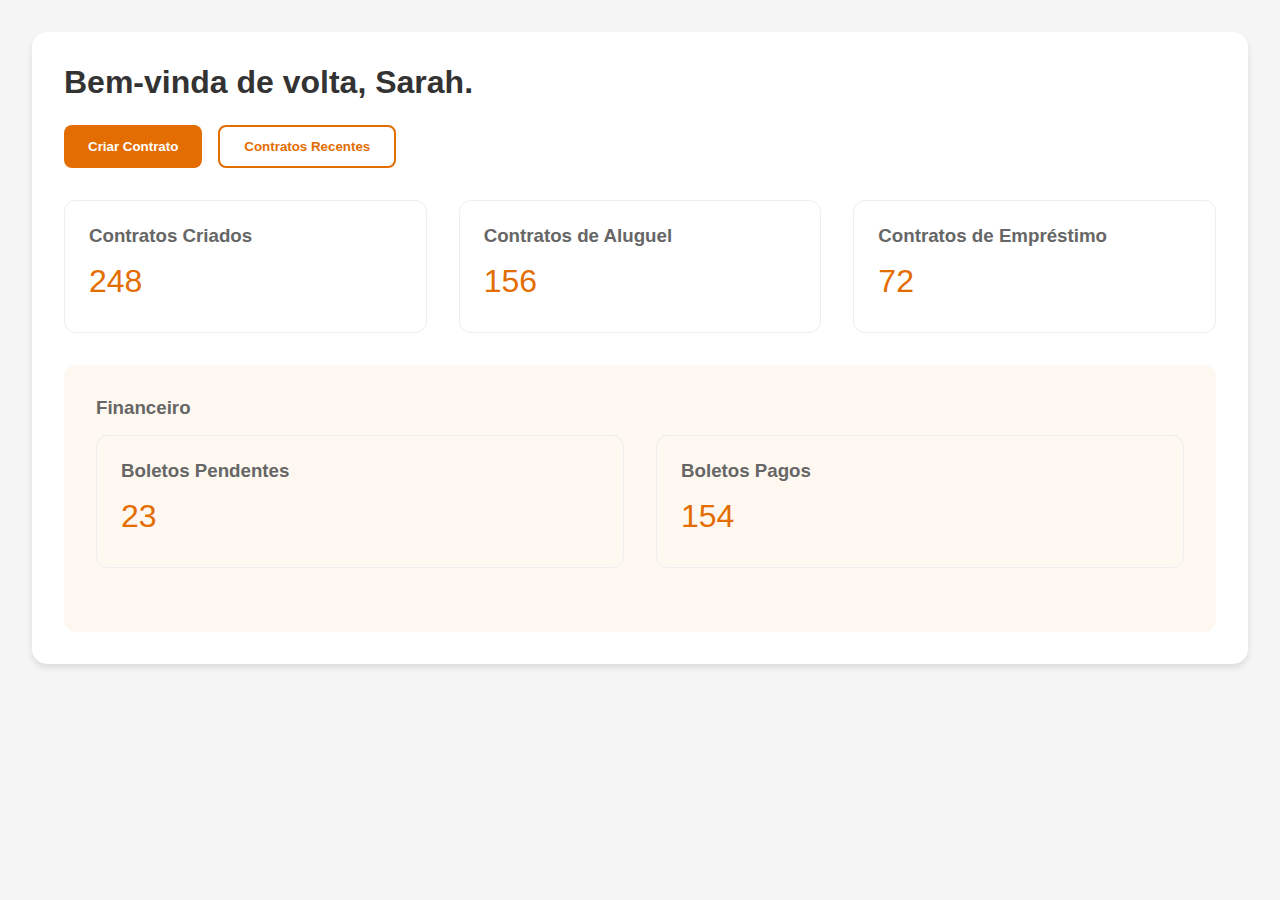
==== contracts.html @ f4dd27ab "Create contracts.html" ====
<!DOCTYPE html>
<html lang="pt-BR">
<head>
    <meta charset="UTF-8">
    <meta name="viewport" content="width=device-width, initial-scale=1.0">
    <title>Dashboard de Contratos</title>
    <style>
        * {
            margin: 0;
            padding: 0;
            box-sizing: border-box;
            font-family: Arial, sans-serif;
        }

        body {
            background: #f5f5f5;
            padding: 2rem;
        }

        .dashboard {
            background: white;
            padding: 2rem;
            border-radius: 15px;
            box-shadow: 0 4px 6px rgba(0, 0, 0, 0.1);
        }

        .welcome-section h1 {
            color: #333;
            margin-bottom: 1.5rem;
        }

        .button-group {
            display: flex;
            gap: 1rem;
            margin-bottom: 2rem;
        }

        .btn-primary {
            background: #E36D00;
            color: white;
            padding: 12px 24px;
            border: none;
            border-radius: 8px;
            cursor: pointer;
            font-weight: bold;
        }

        .btn-secondary {
            background: white;
            color: #E36D00;
            padding: 12px 24px;
            border: 2px solid #E36D00;
            border-radius: 8px;
            cursor: pointer;
            font-weight: bold;
        }

        .stats-grid {
            display: flex;
            gap: 2rem;
            margin-bottom: 2rem;
        }

        .stat-card {
            flex: 1;
            padding: 1.5rem;
            border-radius: 12px;
            border: 1px solid #eee;
        }

        .stat-number {
            font-size: 2rem;
            color: #E36D00;
            margin: 0.5rem 0;
        }

        .financial-card {
            background: #fff8f0;
            padding: 2rem;
            border-radius: 12px;
            margin-top: 2rem;
        }

        .section-title {
            color: #666;
            margin-bottom: 1rem;
        }

    </style>
</head>
<body>
    <div class="dashboard">
        <div class="welcome-section">
            <h1>Bem-vinda de volta, Sarah.</h1>
            <div class="button-group">
                <button class="btn-primary">Criar Contrato</button>
                <button class="btn-secondary">Contratos Recentes</button>
            </div>
        </div>

        <div class="stats-grid">
            <div class="stat-card">
                <h3 class="section-title">Contratos Criados</h3>
                <div class="stat-number">248</div>
            </div>
            <div class="stat-card">
                <h3 class="section-title">Contratos de Aluguel</h3>
                <div class="stat-number">156</div>
            </div>
            <div class="stat-card">
                <h3 class="section-title">Contratos de Empréstimo</h3>
                <div class="stat-number">72</div>
            </div>
        </div>

        <div class="financial-card">
            <h3 class="section-title">Financeiro</h3>
            <div class="stats-grid">
                <div class="stat-card">
                    <h3 class="section-title">Boletos Pendentes</h3>
                    <div class="stat-number">23</div>
                </div>
                <div class="stat-card">
                    <h3 class="section-title">Boletos Pagos</h3>
                    <div class="stat-number">154</div>
                </div>
            </div>
        </div>
    </div>
</body>
</html>
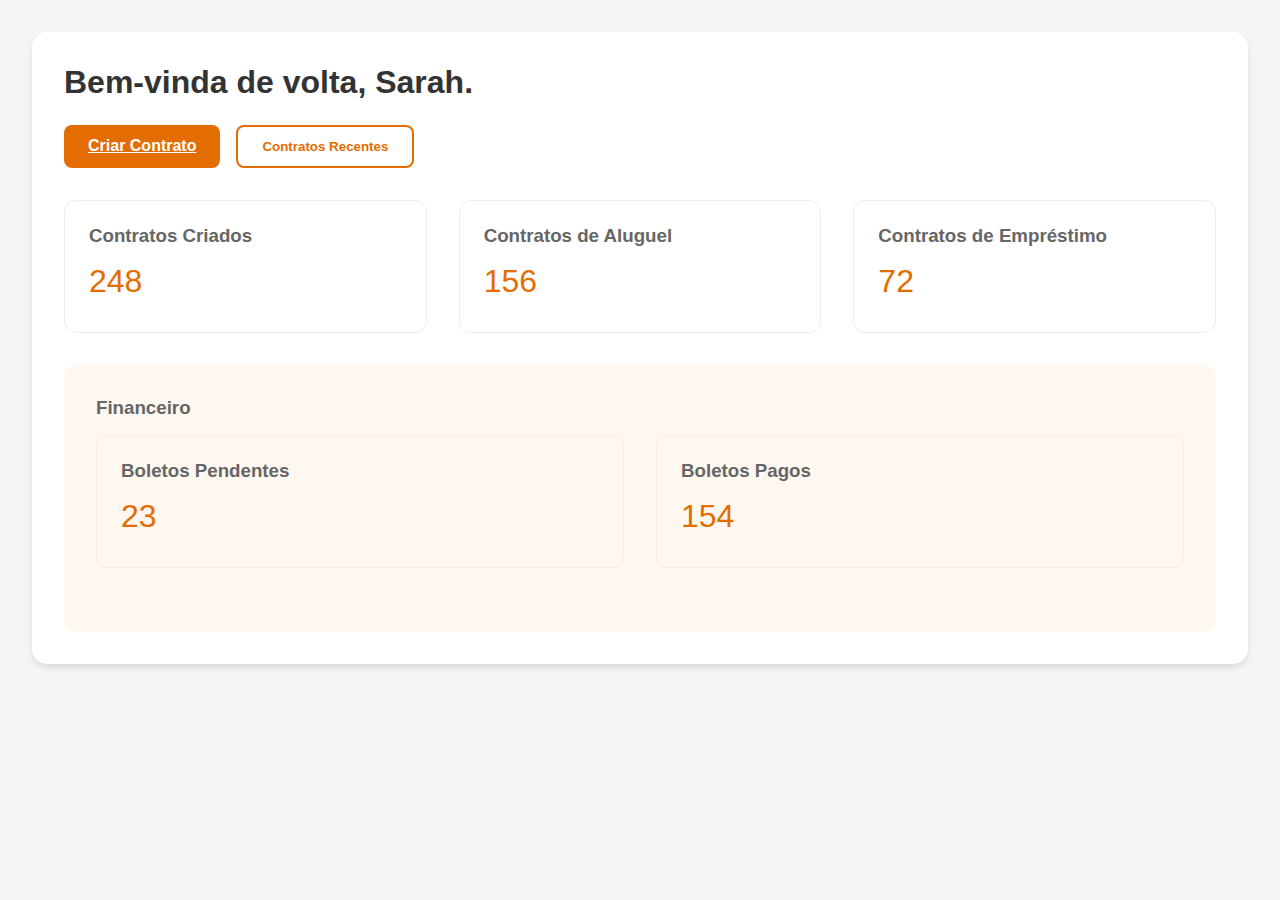
==== commit 4f7bee2f: "Update contracts.html" ====
--- a/contracts.html
+++ b/contracts.html
@@ -93,7 +93,7 @@
         <div class="welcome-section">
             <h1>Bem-vinda de volta, Sarah.</h1>
             <div class="button-group">
-                <button class="btn-primary">Criar Contrato</button>
+                <a href="contract.html" class="btn-primary">Criar Contrato</a>
                 <button class="btn-secondary">Contratos Recentes</button>
             </div>
         </div>
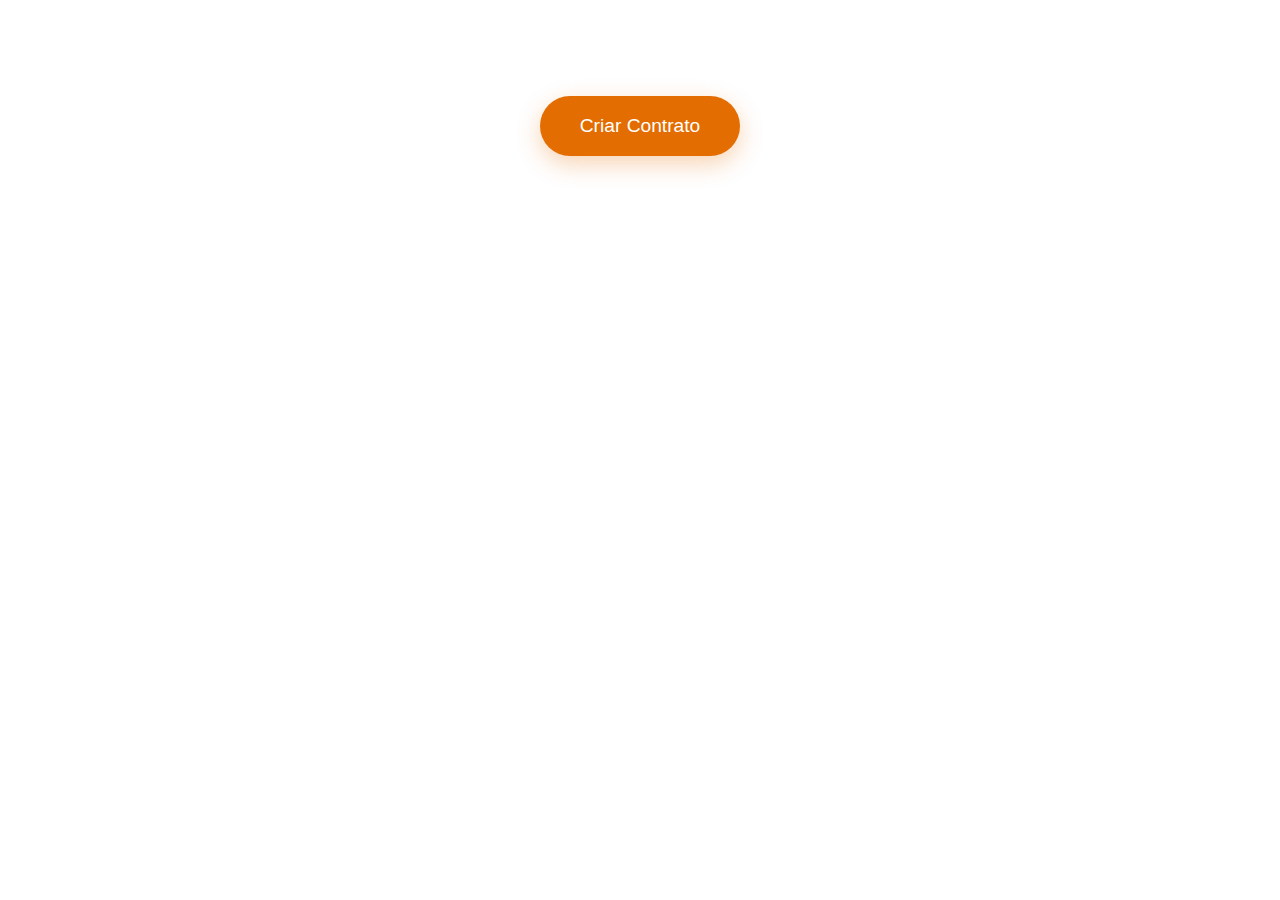
==== commit c5591e7e: "Update contracts.html" ====
--- a/contracts.html
+++ b/contracts.html
@@ -1,131 +1,329 @@
 <!DOCTYPE html>
 <html lang="pt-BR">
 <head>
-    <meta charset="UTF-8">
-    <meta name="viewport" content="width=device-width, initial-scale=1.0">
-    <title>Dashboard de Contratos</title>
-    <style>
-        * {
-            margin: 0;
-            padding: 0;
-            box-sizing: border-box;
-            font-family: Arial, sans-serif;
-        }
-
-        body {
-            background: #f5f5f5;
-            padding: 2rem;
-        }
-
-        .dashboard {
-            background: white;
-            padding: 2rem;
-            border-radius: 15px;
-            box-shadow: 0 4px 6px rgba(0, 0, 0, 0.1);
-        }
-
-        .welcome-section h1 {
-            color: #333;
-            margin-bottom: 1.5rem;
-        }
-
-        .button-group {
-            display: flex;
-            gap: 1rem;
-            margin-bottom: 2rem;
-        }
-
-        .btn-primary {
-            background: #E36D00;
-            color: white;
-            padding: 12px 24px;
-            border: none;
-            border-radius: 8px;
-            cursor: pointer;
-            font-weight: bold;
-        }
-
-        .btn-secondary {
-            background: white;
-            color: #E36D00;
-            padding: 12px 24px;
-            border: 2px solid #E36D00;
-            border-radius: 8px;
-            cursor: pointer;
-            font-weight: bold;
-        }
-
-        .stats-grid {
-            display: flex;
-            gap: 2rem;
-            margin-bottom: 2rem;
-        }
-
-        .stat-card {
-            flex: 1;
-            padding: 1.5rem;
-            border-radius: 12px;
-            border: 1px solid #eee;
-        }
-
-        .stat-number {
-            font-size: 2rem;
-            color: #E36D00;
-            margin: 0.5rem 0;
-        }
-
-        .financial-card {
-            background: #fff8f0;
-            padding: 2rem;
-            border-radius: 12px;
-            margin-top: 2rem;
-        }
-
-        .section-title {
-            color: #666;
-            margin-bottom: 1rem;
-        }
-
-    </style>
+  <meta charset="UTF-8">
+  <meta name="viewport" content="width=device-width, initial-scale=1.0">
+  <title>Contratos Inteligentes | Fintech</title>
+  <link href="https://fonts.googleapis.com/css2?family=Poppins:wght@400;500;600&display=swap" rel="stylesheet">
+  <style>
+    * {
+      box-sizing: border-box;
+      margin: 0;
+      padding: 0;
+    }
+    body {
+      font-family: 'Poppins', sans-serif;
+      min-height: 100vh;
+      background: #ffffff;
+      color: #333;
+      display: flex;
+      flex-direction: column;
+      align-items: center;
+      padding: 2rem;
+    }
+    .main-button {
+      background: #E36D00;
+      border: none;
+      color: #fff;
+      padding: 1.2rem 2.5rem;
+      border-radius: 50px;
+      font-size: 1.2rem;
+      cursor: pointer;
+      transition: all 0.3s ease;
+      margin-top: 4rem;
+      box-shadow: 0 8px 24px rgba(227, 109, 0, 0.3);
+    }
+    .main-button:hover {
+      background: #FF7F00;
+      transform: translateY(-2px);
+      box-shadow: 0 12px 32px rgba(227, 109, 0, 0.4);
+    }
+    .modal {
+      display: none;
+      position: fixed;
+      top: 0;
+      left: 0;
+      width: 100%;
+      height: 100%;
+      background: rgba(0, 0, 0, 0.6);
+      backdrop-filter: blur(5px);
+      justify-content: center;
+      align-items: center;
+    }
+    .modal-content {
+      background: #ffffff;
+      padding: 2rem;
+      border-radius: 25px;
+      width: 90%;
+      max-width: 400px;
+      box-shadow: 0 8px 32px rgba(0, 0, 0, 0.1);
+      animation: fadeIn 0.5s ease;
+    }
+    @keyframes fadeIn {
+      from { opacity: 0; }
+      to { opacity: 1; }
+    }
+    .contract-option {
+      background: #f8f8f8;
+      border: 2px solid #eee;
+      width: 100%;
+      padding: 1.5rem;
+      margin: 0.5rem 0;
+      border-radius: 15px;
+      color: #333;
+      font-size: 1rem;
+      cursor: pointer;
+      transition: all 0.3s ease;
+    }
+    .contract-option:hover {
+      background: #fff;
+      border-color: #E36D00;
+    }
+    .disabled {
+      background: #f8f8f8;
+      color: #999;
+      cursor: not-allowed;
+    }
+    .form-step {
+      display: none;
+      background: #fff;
+      padding: 2rem;
+      border-radius: 25px;
+      width: 90%;
+      max-width: 600px;
+      margin: 1rem 0;
+      box-shadow: 0 4px 24px rgba(0, 0, 0, 0.1);
+    }
+    .form-step.active {
+      display: block;
+    }
+    label {
+      display: block;
+      margin-bottom: 0.5rem;
+      font-weight: 500;
+      color: #666;
+    }
+    input {
+      width: 100%;
+      padding: 1rem;
+      margin: 1rem 0;
+      background: #f8f8f8;
+      border: 2px solid #eee;
+      border-radius: 12px;
+      color: #333;
+      font-size: 1rem;
+      transition: all 0.3s ease;
+    }
+    input:focus {
+      border-color: #E36D00;
+      outline: none;
+    }
+    input:read-only {
+      background: #f0f0f0;
+    }
+    button[onclick*="nextStep"], button[onclick*="createDocument"] {
+      background: #E36D00;
+      color: #fff;
+      border: none;
+      padding: 1rem 2rem;
+      border-radius: 12px;
+      float: right;
+      cursor: pointer;
+      transition: all 0.3s ease;
+    }
+    button[onclick*="nextStep"]:hover, button[onclick*="createDocument"]:hover {
+      background: #FF7F00;
+    }
+    .document-container {
+      background: #fff;
+      padding: 2rem;
+      border-radius: 25px;
+      width: 90%;
+      max-width: 800px;
+      margin: 2rem 0;
+      display: none;
+      box-shadow: 0 4px 24px rgba(0, 0, 0, 0.1);
+    }
+    .typing-animation {
+      color: #333;
+      line-height: 1.6;
+      font-size: 1rem;
+      border-right: 2px solid #E36D00;
+      white-space: pre-wrap;
+      overflow: hidden;
+      animation: typing 3s steps(40) 1s forwards,
+                 blink-caret 0.75s step-end infinite;
+    }
+    @keyframes typing {
+      from { width: 0; }
+      to { width: 100%; }
+    }
+    @keyframes blink-caret {
+      from, to { border-color: transparent; }
+      50% { border-color: #E36D00; }
+    }
+    .send-button {
+      background: #E36D00;
+      color: #fff;
+      border: none;
+      padding: 1.2rem 2.5rem;
+      border-radius: 50px;
+      font-size: 1.1rem;
+      cursor: pointer;
+      transition: all 0.3s ease;
+      margin: 2rem 0;
+      box-shadow: 0 4px 16px rgba(227, 109, 0, 0.3);
+    }
+    .send-button:hover {
+      background: #FF7F00;
+      transform: translateY(-2px);
+    }
+    .boletos-container {
+      background: #fff;
+      padding: 2rem;
+      border-radius: 25px;
+      width: 90%;
+      max-width: 800px;
+      margin: 2rem 0;
+      box-shadow: 0 4px 24px rgba(0, 0, 0, 0.1);
+      display: none;
+    }
+    .boletos-container h2 {
+      margin-bottom: 1rem;
+      text-align: center;
+      color: #333;
+    }
+    .boleto {
+      background: #f8f8f8;
+      padding: 1.5rem;
+      border-radius: 15px;
+      margin: 1rem 0;
+      transition: all 0.3s ease;
+      border-left: 4px solid #E36D00;
+    }
+    .boleto:hover {
+      transform: translateX(8px);
+    }
+  </style>
 </head>
 <body>
-    <div class="dashboard">
-        <div class="welcome-section">
-            <h1>Bem-vinda de volta, Sarah.</h1>
-            <div class="button-group">
-                <a href="contract.html" class="btn-primary">Criar Contrato</a>
-                <button class="btn-secondary">Contratos Recentes</button>
-            </div>
-        </div>
-
-        <div class="stats-grid">
-            <div class="stat-card">
-                <h3 class="section-title">Contratos Criados</h3>
-                <div class="stat-number">248</div>
-            </div>
-            <div class="stat-card">
-                <h3 class="section-title">Contratos de Aluguel</h3>
-                <div class="stat-number">156</div>
-            </div>
-            <div class="stat-card">
-                <h3 class="section-title">Contratos de Empréstimo</h3>
-                <div class="stat-number">72</div>
-            </div>
-        </div>
-
-        <div class="financial-card">
-            <h3 class="section-title">Financeiro</h3>
-            <div class="stats-grid">
-                <div class="stat-card">
-                    <h3 class="section-title">Boletos Pendentes</h3>
-                    <div class="stat-number">23</div>
-                </div>
-                <div class="stat-card">
-                    <h3 class="section-title">Boletos Pagos</h3>
-                    <div class="stat-number">154</div>
-                </div>
-            </div>
-        </div>
+  <!-- Rest of the HTML remains exactly the same -->
+  <button class="main-button" onclick="showModal()">Criar Contrato</button>
+
+  <div id="modal" class="modal" onclick="closeModal(event)">
+    <div class="modal-content">
+      <button class="contract-option" onclick="selectContract('rent')">Contrato de Locação</button>
+      <button class="contract-option disabled">Contrato de Empréstimo (Em Breve)</button>
     </div>
+  </div>
+
+  <div id="formStep1" class="form-step">
+    <label>Endereço do Imóvel:</label>
+    <input type="text" value="Av. Paulista, 1000 - São Paulo/SP" readonly>
+    <button onclick="nextStep(1)">Próximo</button>
+  </div>
+
+  <div id="formStep2" class="form-step">
+    <label>Valor do Aluguel Mensal:</label>
+    <input type="text" value="R$ 3.500,00" readonly>
+    <button onclick="nextStep(2)">Próximo</button>
+  </div>
+
+  <div id="formStep3" class="form-step">
+    <label>Duração do Contrato (meses):</label>
+    <input type="text" value="24" readonly>
+    <button onclick="nextStep(3)">Próximo</button>
+  </div>
+
+  <div id="formStep4" class="form-step">
+    <label>Nome do Locador:</label>
+    <input type="text" value="Maria da Silva" readonly>
+    <button onclick="createDocument()">Gerar Contrato</button>
+  </div>
+
+  <div class="document-container" id="documentContainer">
+    <div class="typing-animation" id="contractContent"></div>
+  </div>
+
+  <div class="boletos-container" id="boletosContainer">
+    <h2>Boletos Gerados</h2>
+    <div id="boletosList"></div>
+  </div>
+
+  <button class="send-button" id="sendButton" style="display: none;">Enviar para Assinatura</button>
+
+  <!-- JavaScript remains exactly the same -->
+  <script>
+    function showModal() {
+      document.getElementById('modal').style.display = 'flex';
+    }
+
+    function closeModal(event) {
+      if (event.target.id === 'modal') {
+        document.getElementById('modal').style.display = 'none';
+      }
+    }
+
+    function selectContract(type) {
+      document.getElementById('modal').style.display = 'none';
+      document.getElementById('formStep1').classList.add('active');
+    }
+
+    function nextStep(currentStep) {
+      document.getElementById(`formStep${currentStep}`).classList.remove('active');
+      document.getElementById(`formStep${currentStep + 1}`).classList.add('active');
+    }
+
+    function createDocument() {
+      document.getElementById('formStep4').classList.remove('active');
+      const content = `CONTRATO DE LOCAÇÃO RESIDENCIAL\n\n` +
+                      `Entre as partes:\n` +
+                      `Locador: Maria da Silva\n` +
+                      `Locatário: [NOME DO LOCATÁRIO]\n\n` +
+                      `Imóvel localizado: Av. Paulista, 1000 - São Paulo/SP\n` +
+                      `Valor do aluguel: R$ 3.500,00 (três mil e quinhentos reais)\n` +
+                      `Prazo: 24 meses\n\n` +
+                      `Cláusulas:\n` +
+                      `1. O locatário se compromete a...`;
+
+      const contractContentElement = document.getElementById('contractContent');
+      contractContentElement.textContent = content;
+      document.getElementById('documentContainer').style.display = 'block';
+      document.getElementById('sendButton').style.display = 'block';
+
+      contractContentElement.removeEventListener('animationend', onTypingAnimationEnd);
+      contractContentElement.addEventListener('animationend', onTypingAnimationEnd);
+    }
+
+    function onTypingAnimationEnd(e) {
+      if (e.animationName === 'typing') {
+        generateBoletos();
+      }
+    }
+
+    function generateBoletos() {
+      const boletosContainer = document.getElementById('boletosContainer');
+      const boletosList = document.getElementById('boletosList');
+      boletosList.innerHTML = '';
+
+      const mockBoletos = [
+        { id: 1, value: "R$ 1.750,00", dueDate: "10/03/2025" },
+        { id: 2, value: "R$ 1.750,00", dueDate: "10/04/2025" },
+        { id: 3, value: "R$ 1.750,00", dueDate: "10/05/2025" }
+      ];
+
+      mockBoletos.forEach(boleto => {
+        const boletoDiv = document.createElement('div');
+        boletoDiv.className = 'boleto';
+        boletoDiv.innerHTML = `<p><strong>Boleto ${boleto.id}</strong></p>
+                               <p>Valor: ${boleto.value}</p>
+                               <p>Vencimento: ${boleto.dueDate}</p>`;
+        boletosList.appendChild(boletoDiv);
+      });
+
+      boletosContainer.style.display = 'block';
+    }
+  </script>
 </body>
 </html>
+
